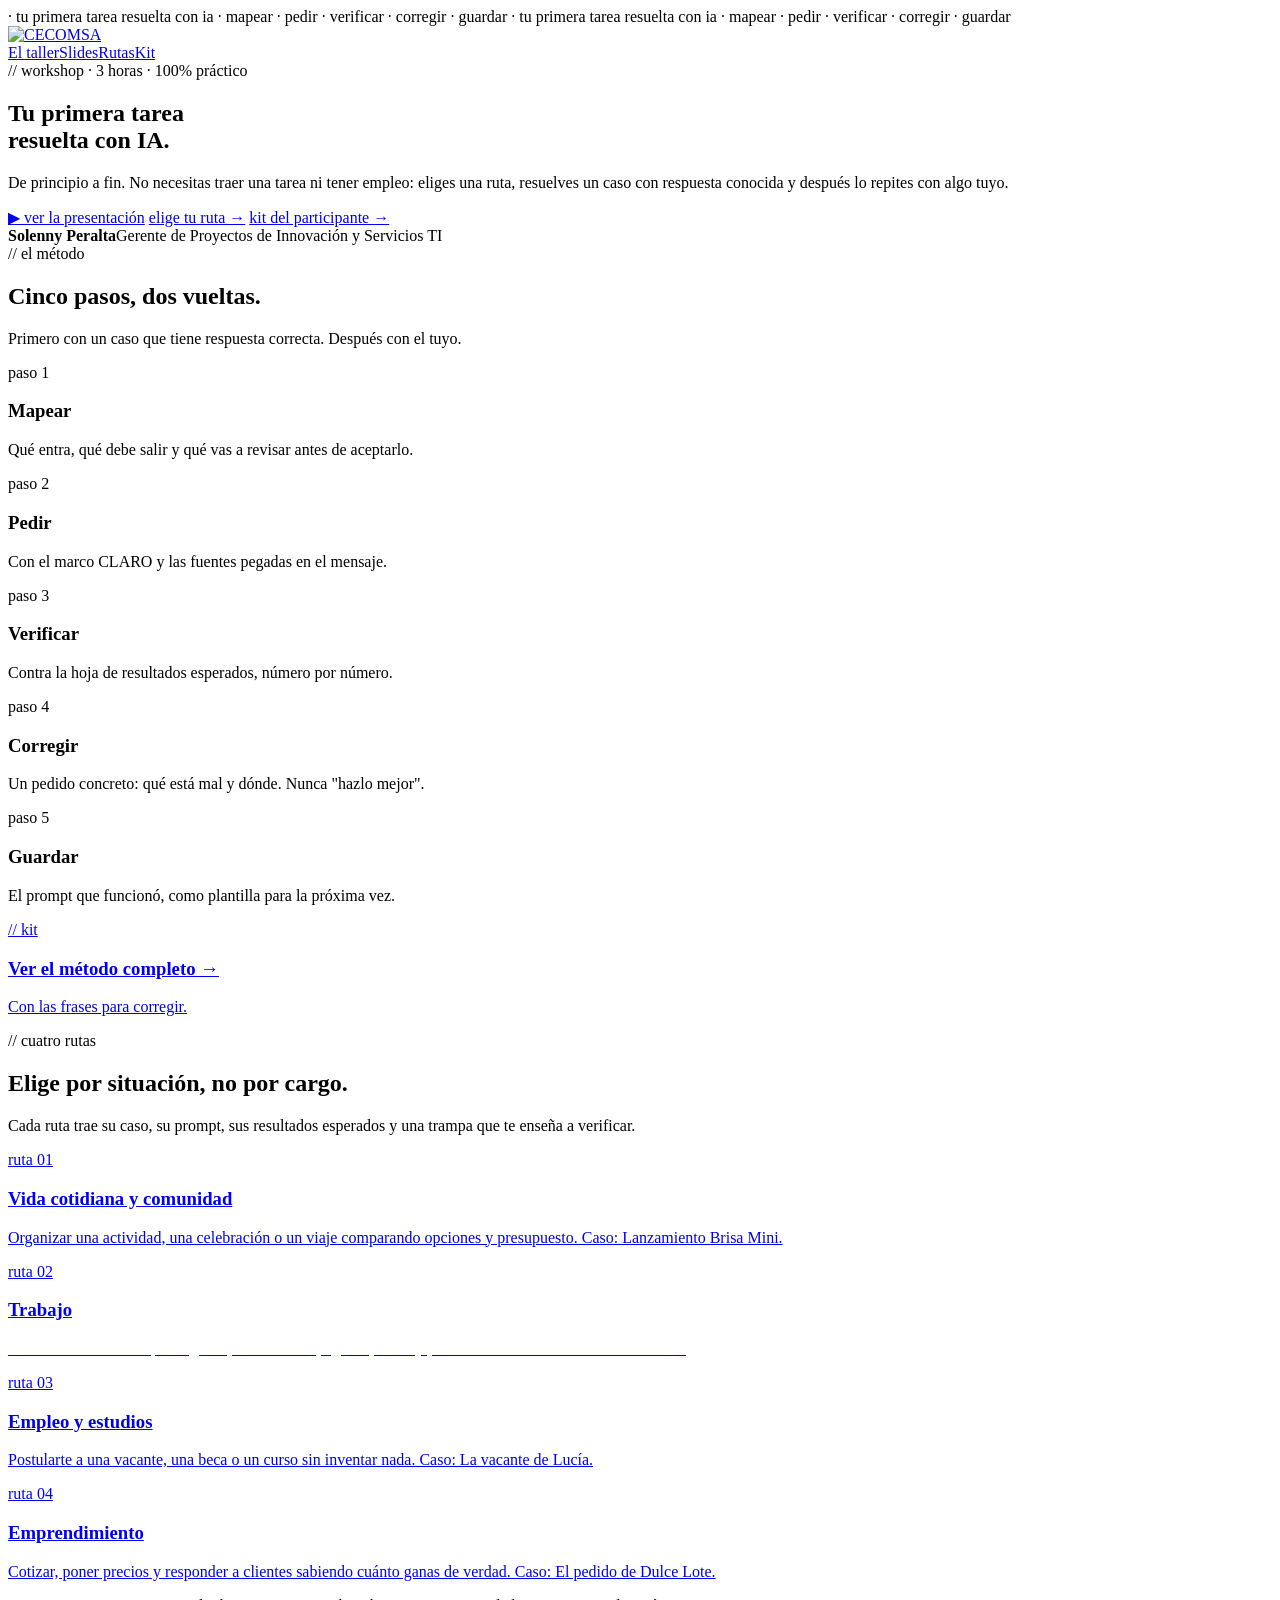
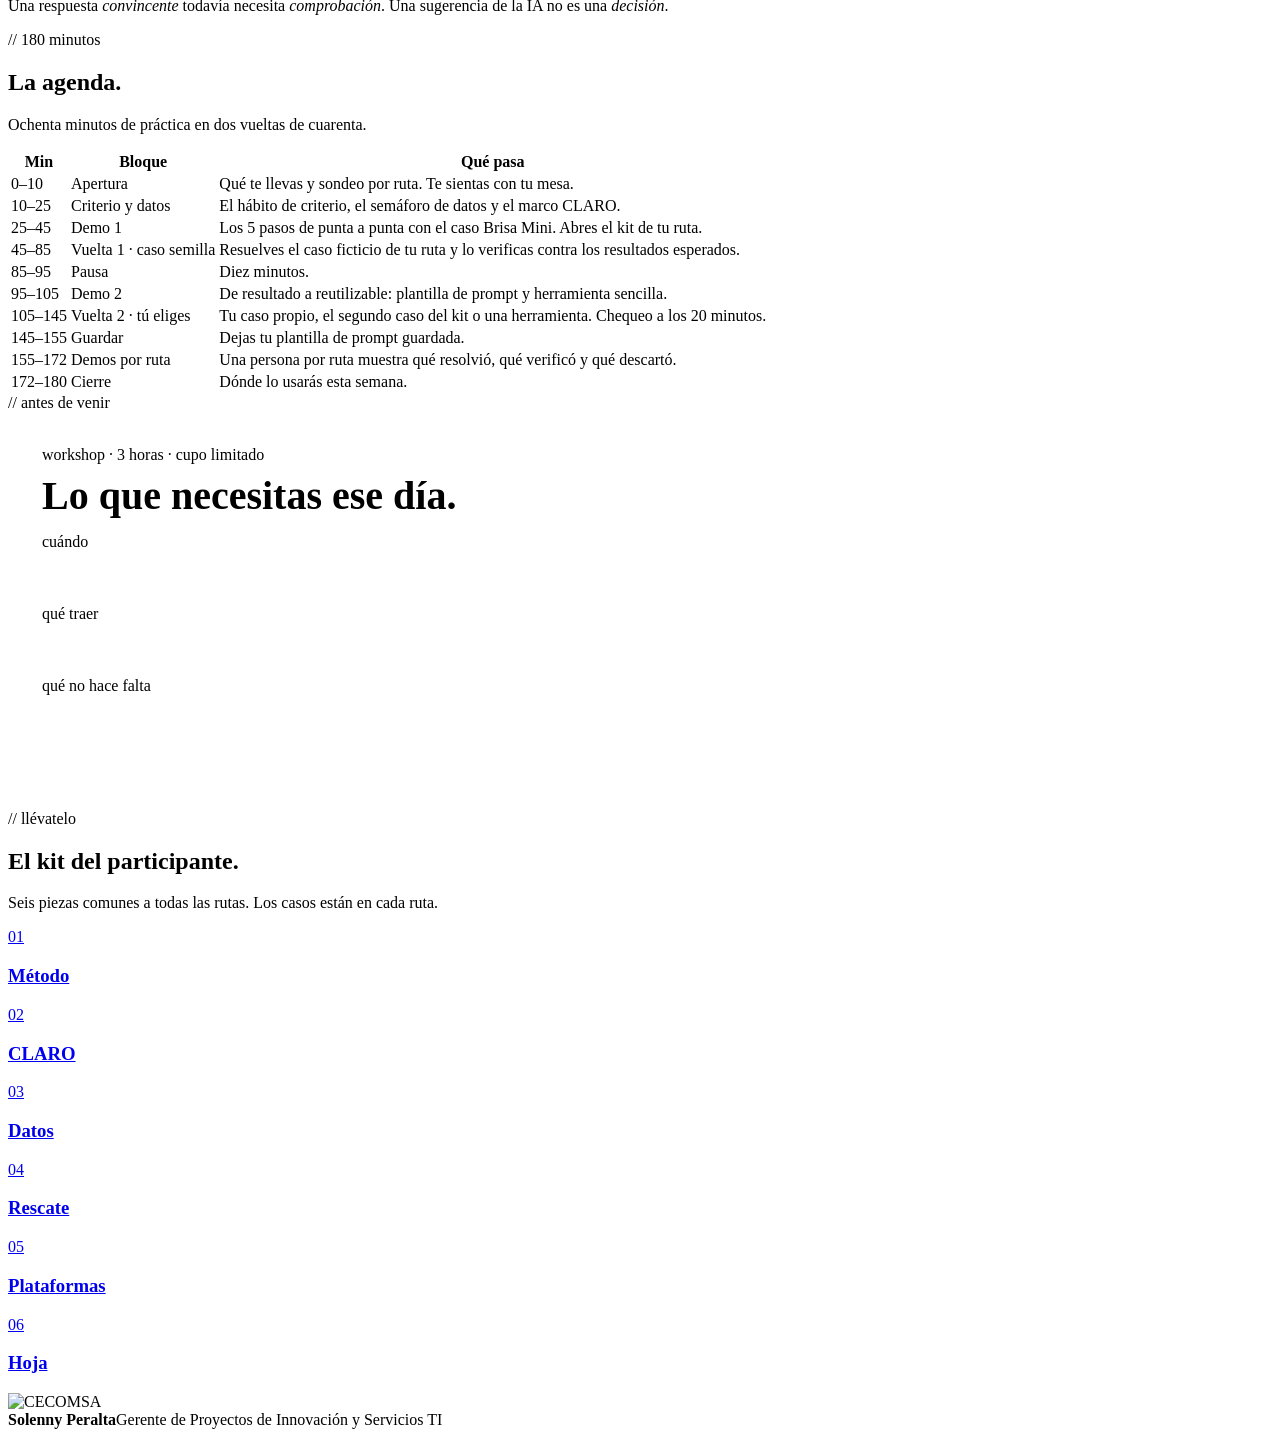
==== index.html @ 555b22e9 "Sitio del taller v2 (borrador): landing, presentación y README" ====
<!DOCTYPE html>
<html lang="es">
<head>
<meta charset="UTF-8">
<meta name="viewport" content="width=device-width, initial-scale=1.0">
<title>Tu primera tarea resuelta con IA · Workshop</title>
<meta name="description" content="Taller práctico de 3 horas: eliges una ruta, resuelves un caso con IA de principio a fin y lo repites con algo tuyo.">
<link rel="icon" href="assets/logo-cecomsa-color.png">
<link rel="preconnect" href="https://fonts.googleapis.com"><link rel="preconnect" href="https://fonts.gstatic.com" crossorigin><link href="https://fonts.googleapis.com/css2?family=Space+Grotesk:wght@500;600;700&family=Inter:wght@400;500;600;700&family=JetBrains+Mono:wght@400;500;700&display=swap" rel="stylesheet">
<link rel="stylesheet" href="assets/site.css">
<link rel="stylesheet" href="assets/taller.css">
</head>
<body>
<div class="marq" aria-hidden="true"><div class="marq-track"><span>· tu primera tarea resuelta con ia · mapear · pedir · verificar · corregir · guardar </span><span>· tu primera tarea resuelta con ia · mapear · pedir · verificar · corregir · guardar </span></div></div>
<header class="top"><div class="wrap">
  <a href="index.html"><img src="assets/logo-cecomsa-color.png" alt="CECOMSA"></a>
  <nav><a href="index.html" class="on">El taller</a><a href="presentacion.html">Slides</a><a href="rutas/index.html">Rutas</a><a href="kit/index.html">Kit</a></nav>
</div></header>

<main>
<section class="hero azul"><div class="wrap">
  <div class="tag">// workshop · 3 horas · 100% práctico</div>
  <h1>Tu primera tarea<br>resuelta con <span class="hl">IA</span>.</h1>
  <p>De principio a fin. No necesitas traer una tarea ni tener empleo: eliges una ruta, resuelves un caso con respuesta conocida y después lo repites con algo tuyo.</p>
  <div class="meta">
    <a class="chip p" href="presentacion.html">▶ ver la presentación</a>
    <a class="chip" href="rutas/index.html">elige tu ruta →</a>
    <a class="chip" href="kit/index.html">kit del participante →</a>
  </div>
  <div class="firma"><b>Solenny Peralta</b><span>Gerente de Proyectos de Innovación y Servicios TI</span></div>
</div></section><section class="sec"><div class="wrap">
  <div class="eyebrow">// el método</div>
  <h2>Cinco pasos, dos vueltas.</h2>
  <p class="lead">Primero con un caso que tiene respuesta correcta. Después con el tuyo.</p>
<div class="grid g3"><div class="box"><span class="n">paso 1</span><h3>Mapear</h3><p>Qué entra, qué debe salir y qué vas a revisar antes de aceptarlo.</p></div><div class="box"><span class="n">paso 2</span><h3>Pedir</h3><p>Con el marco CLARO y las fuentes pegadas en el mensaje.</p></div><div class="box"><span class="n">paso 3</span><h3>Verificar</h3><p>Contra la hoja de resultados esperados, número por número.</p></div><div class="box"><span class="n">paso 4</span><h3>Corregir</h3><p>Un pedido concreto: qué está mal y dónde. Nunca "hazlo mejor".</p></div><div class="box"><span class="n">paso 5</span><h3>Guardar</h3><p>El prompt que funcionó, como plantilla para la próxima vez.</p></div><a class="box azul" href="kit/metodo.html"><span class="n">// kit</span><h3>Ver el método completo →</h3><p>Con las frases para corregir.</p></a></div>
</div></section><section class="sec" id="rutas"><div class="wrap">
  <div class="eyebrow">// cuatro rutas</div>
  <h2>Elige por situación, no por cargo.</h2>
  <p class="lead">Cada ruta trae su caso, su prompt, sus resultados esperados y una trampa que te enseña a verificar.</p>
<div class="grid g2"><a class="box" href="rutas/vida.html"><span class="n">ruta 01</span><h3>Vida cotidiana y comunidad</h3><p>Organizar una actividad, una celebración o un viaje comparando opciones y presupuesto. Caso: Lanzamiento Brisa Mini.</p></a><a class="box negro" href="rutas/trabajo.html"><span class="n">ruta 02</span><h3>Trabajo</h3><p style="color:rgba(255,255,255,.85)">Ordenar información que llega dispersa: correos, agenda, notas y pendientes. Caso: Resumen de mi lunes.</p></a><a class="box" href="rutas/empleo.html"><span class="n">ruta 03</span><h3>Empleo y estudios</h3><p>Postularte a una vacante, una beca o un curso sin inventar nada. Caso: La vacante de Lucía.</p></a><a class="box" href="rutas/emprendimiento.html"><span class="n">ruta 04</span><h3>Emprendimiento</h3><p>Cotizar, poner precios y responder a clientes sabiendo cuánto ganas de verdad. Caso: El pedido de Dulce Lote.</p></a></div>
</div></section><section class="band"><div class="wrap"><p class="quote">Una respuesta <em>convincente</em> todavía necesita <em>comprobación</em>. Una sugerencia de la IA no es una <em>decisión</em>.</p></div></section><section class="sec" id="agenda"><div class="wrap">
  <div class="eyebrow">// 180 minutos</div>
  <h2>La agenda.</h2>
  <p class="lead">Ochenta minutos de práctica en dos vueltas de cuarenta.</p>
<div class="scroll"><table class="tbl"><tr><th>Min</th><th>Bloque</th><th>Qué pasa</th></tr><tr><td>0–10</td><td>Apertura</td><td>Qué te llevas y sondeo por ruta. Te sientas con tu mesa.</td></tr><tr><td>10–25</td><td>Criterio y datos</td><td>El hábito de criterio, el semáforo de datos y el marco CLARO.</td></tr><tr><td>25–45</td><td>Demo 1</td><td>Los 5 pasos de punta a punta con el caso Brisa Mini. Abres el kit de tu ruta.</td></tr><tr><td>45–85</td><td>Vuelta 1 · caso semilla</td><td>Resuelves el caso ficticio de tu ruta y lo verificas contra los resultados esperados.</td></tr><tr><td>85–95</td><td>Pausa</td><td>Diez minutos.</td></tr><tr><td>95–105</td><td>Demo 2</td><td>De resultado a reutilizable: plantilla de prompt y herramienta sencilla.</td></tr><tr><td>105–145</td><td>Vuelta 2 · tú eliges</td><td>Tu caso propio, el segundo caso del kit o una herramienta. Chequeo a los 20 minutos.</td></tr><tr><td>145–155</td><td>Guardar</td><td>Dejas tu plantilla de prompt guardada.</td></tr><tr><td>155–172</td><td>Demos por ruta</td><td>Una persona por ruta muestra qué resolvió, qué verificó y qué descartó.</td></tr><tr><td>172–180</td><td>Cierre</td><td>Dónde lo usarás esta semana.</td></tr></table></div>
</div></section><section class="sec" id="workshop"><div class="wrap">
  <div class="eyebrow">// antes de venir</div>
<div class="box negro" style="padding:34px">
    <span class="n">workshop · 3 horas · cupo limitado</span>
    <h3 style="font-size:clamp(26px,3.6vw,40px);margin:8px 0 14px">Lo que necesitas ese día.</h3>
    <div class="grid g3" style="margin-top:14px">
      <div><span class="n">cuándo</span><p style="color:#fff;font-size:17px">Fecha por anunciar</p></div>
      <div><span class="n">qué traer</span><p style="color:#fff;font-size:17px">Laptop, navegador y una cuenta de IA: ChatGPT, Claude o Gemini. La gratuita sirve.</p></div>
      <div><span class="n">qué no hace falta</span><p style="color:#fff;font-size:17px">Saber programar, traer una tarea o datos de una empresa.</p></div>
    </div>
    <div class="meta" style="margin-top:26px">
      <a class="chip p" id="btn-inscripcion" href="#" target="_blank" rel="noopener">Inscríbete →</a>
      <span id="inscripcion-pronto" style="display:none;font-family:'JetBrains Mono',monospace;font-size:13px;color:rgba(255,255,255,.7);align-self:center">Las inscripciones abren pronto.</span>
    </div>
  </div>
<script>
  // Enlace del formulario de inscripción. Pégalo aquí y el botón se activa solo.
  var FORMS_URL = '';
  var b = document.getElementById('btn-inscripcion');
  if (FORMS_URL) { b.href = FORMS_URL; }
  else { b.style.display = 'none'; document.getElementById('inscripcion-pronto').style.display = ''; }
</script>
</div></section><section class="sec" id="kit"><div class="wrap">
  <div class="eyebrow">// llévatelo</div>
  <h2>El kit del participante.</h2>
  <p class="lead">Seis piezas comunes a todas las rutas. Los casos están en cada ruta.</p>
<div class="grid g3"><a class="box" href="kit/metodo.html"><span class="n">01</span><h3>Método</h3></a><a class="box" href="kit/claro.html"><span class="n">02</span><h3>CLARO</h3></a><a class="box" href="kit/datos.html"><span class="n">03</span><h3>Datos</h3></a><a class="box" href="kit/recuperacion.html"><span class="n">04</span><h3>Rescate</h3></a><a class="box" href="kit/plataformas.html"><span class="n">05</span><h3>Plataformas</h3></a><a class="box" href="kit/hoja.html"><span class="n">06</span><h3>Hoja</h3></a></div>
</div></section>
</main>
<footer class="foot"><div class="wrap">
  <img src="assets/logo-cecomsa-color.png" alt="CECOMSA">
  <div class="firma"><b>Solenny Peralta</b><span>Gerente de Proyectos de Innovación y Servicios TI</span></div>
</div></footer>
<script>
document.querySelectorAll('.copy').forEach(function(b){b.addEventListener('click',function(){
  var t=b.closest('.prompt').querySelector('pre').innerText;
  navigator.clipboard.writeText(t).then(function(){var o=b.textContent;b.textContent='¡copiado!';b.classList.add('ok');setTimeout(function(){b.textContent=o;b.classList.remove('ok');},1500);});
});});
</script>
</body>
</html>
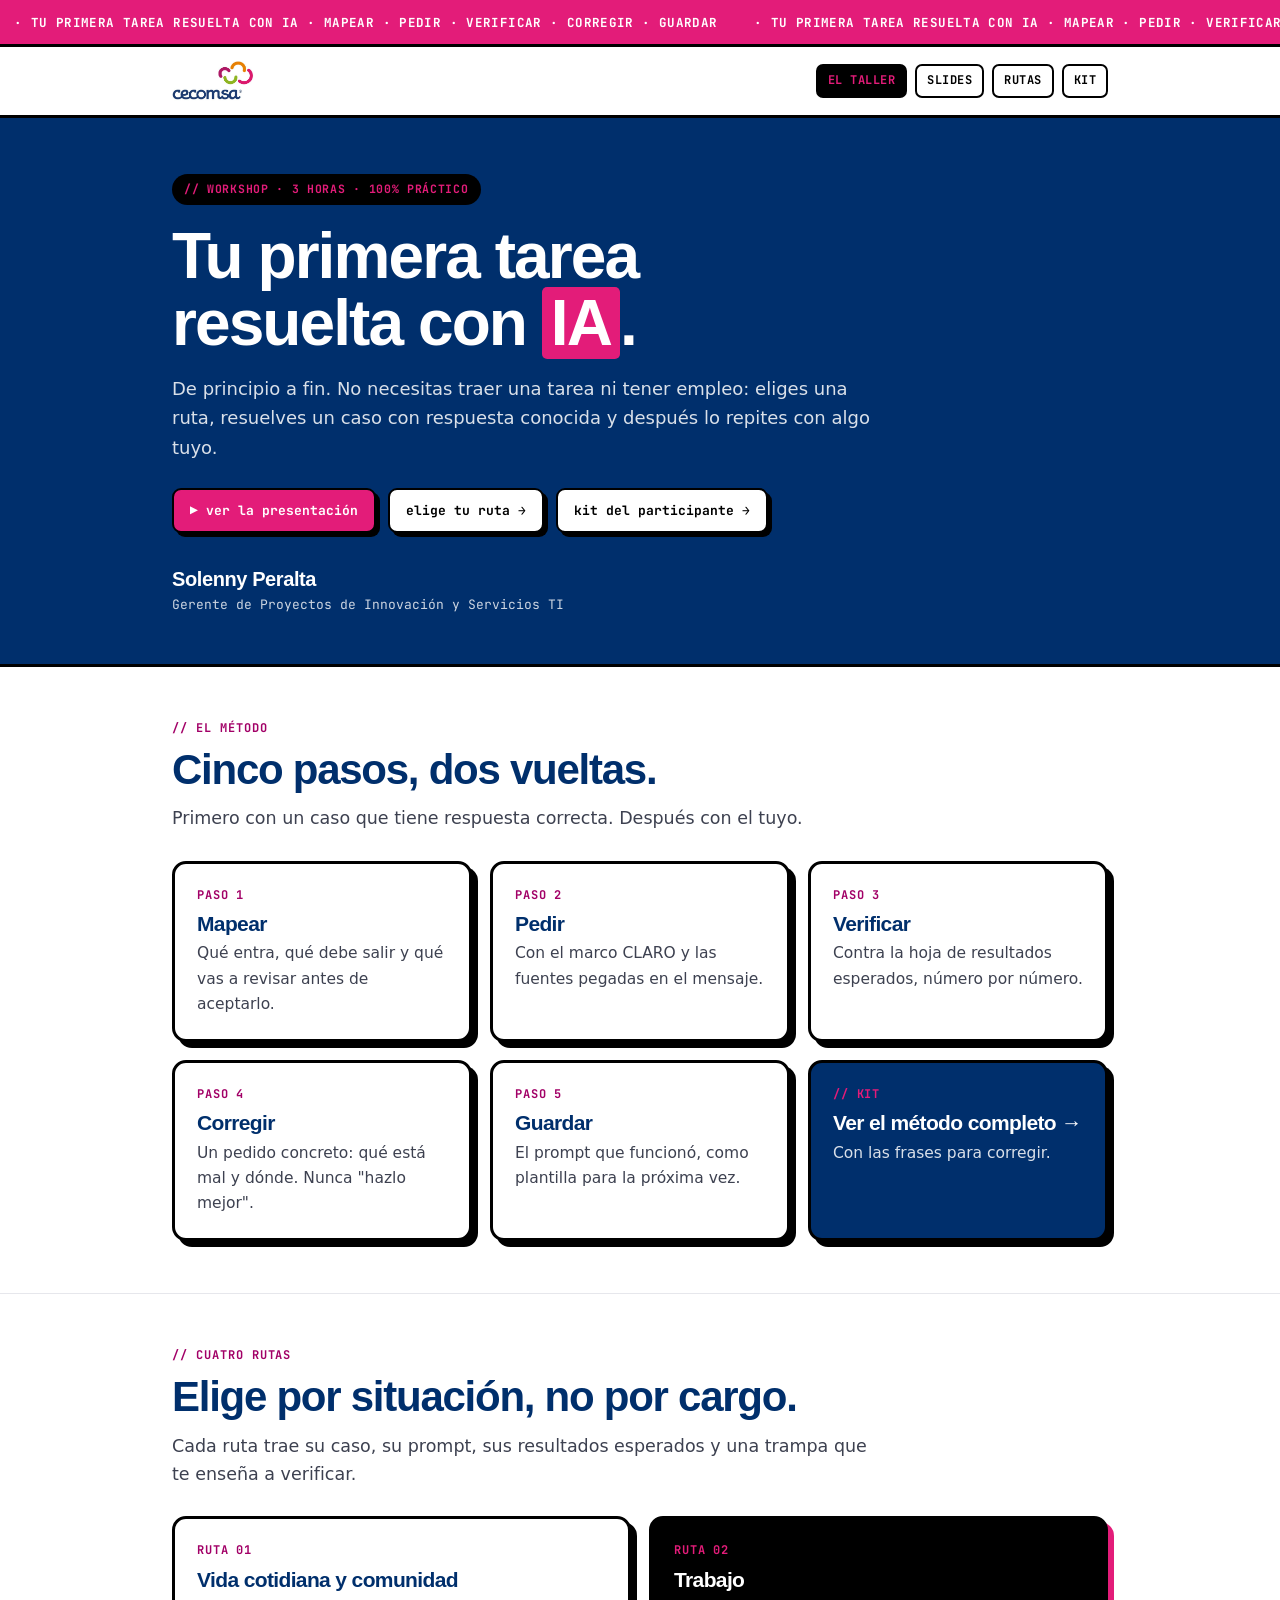
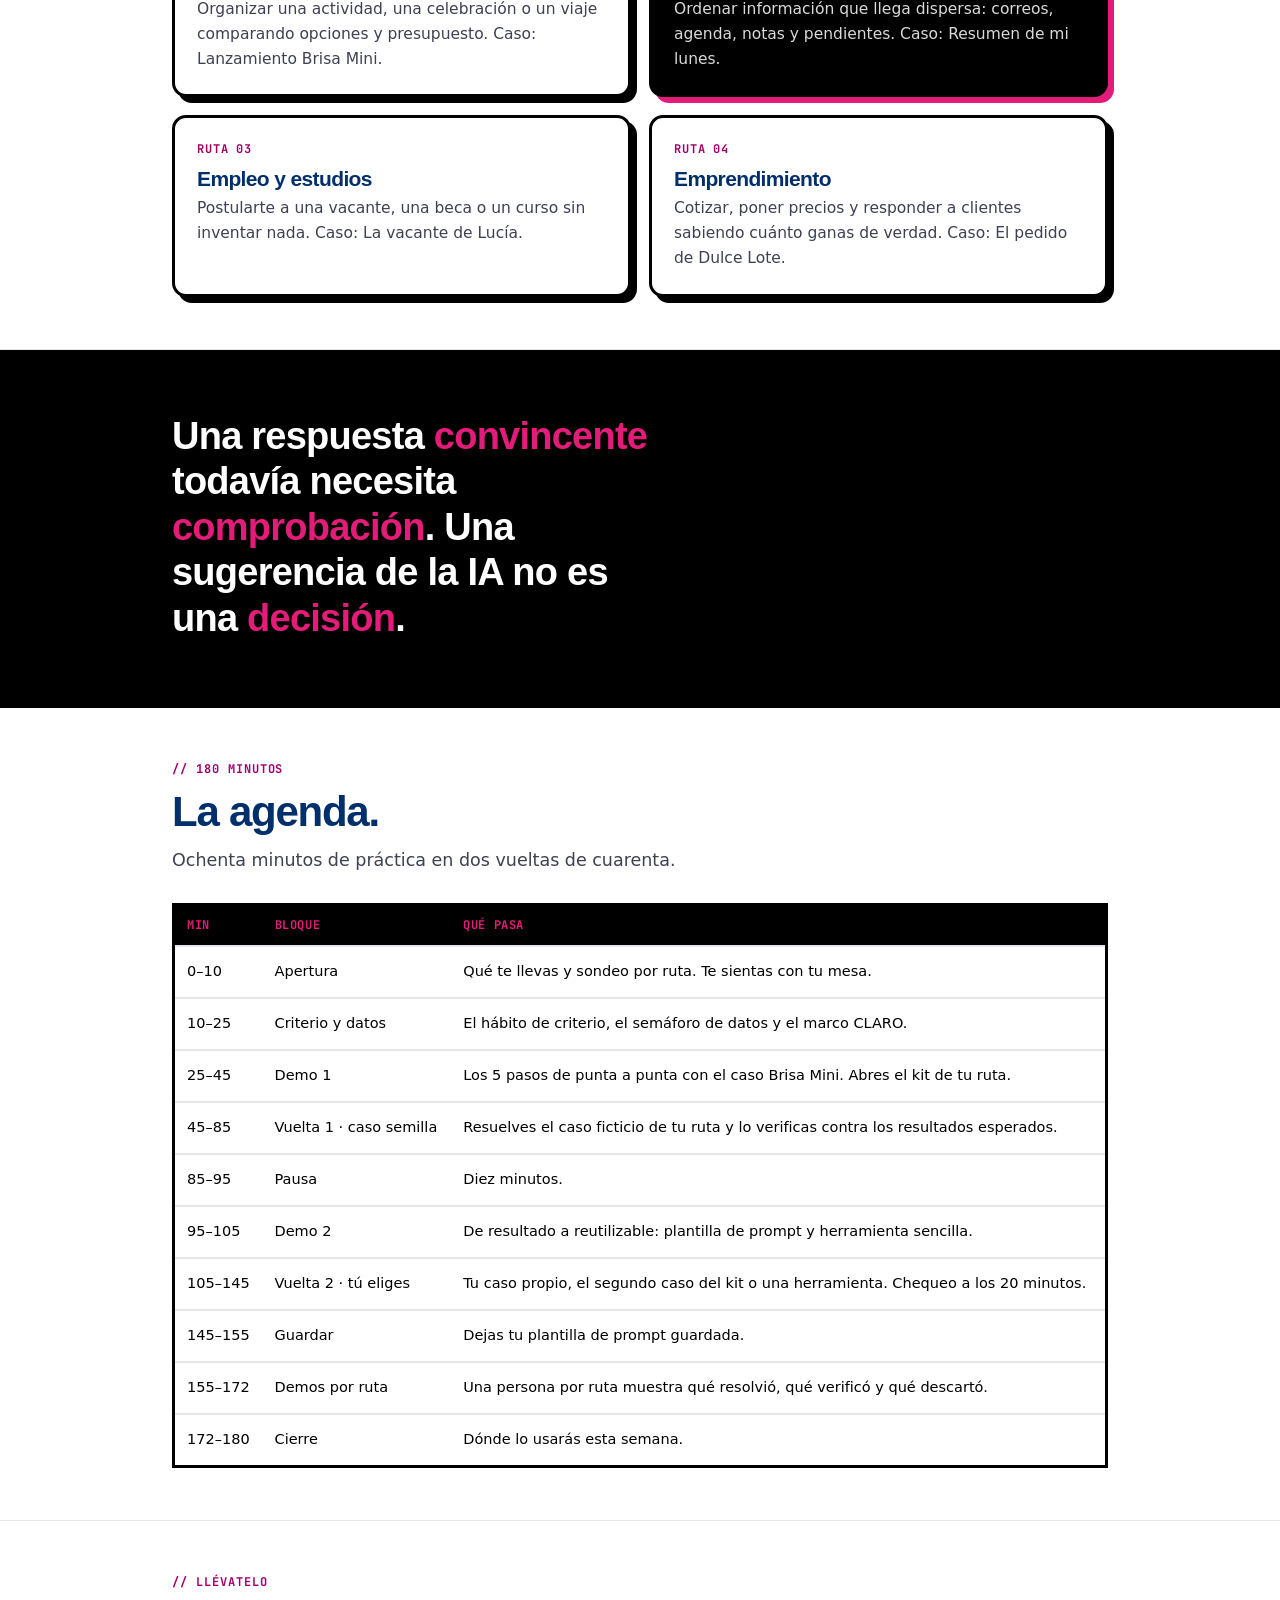
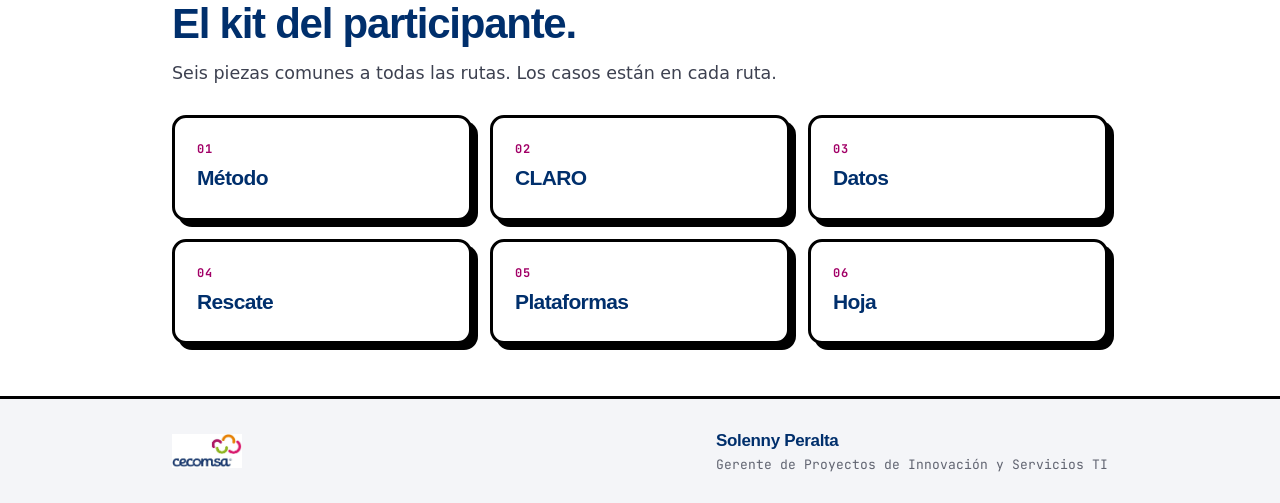
==== commit 14cdd496: "Quitar la sección «antes de venir» de la página principal emoved workshop section and related script" ====
--- a/index.html
+++ b/index.html
@@ -43,28 +43,6 @@
   <h2>La agenda.</h2>
   <p class="lead">Ochenta minutos de práctica en dos vueltas de cuarenta.</p>
 <div class="scroll"><table class="tbl"><tr><th>Min</th><th>Bloque</th><th>Qué pasa</th></tr><tr><td>0–10</td><td>Apertura</td><td>Qué te llevas y sondeo por ruta. Te sientas con tu mesa.</td></tr><tr><td>10–25</td><td>Criterio y datos</td><td>El hábito de criterio, el semáforo de datos y el marco CLARO.</td></tr><tr><td>25–45</td><td>Demo 1</td><td>Los 5 pasos de punta a punta con el caso Brisa Mini. Abres el kit de tu ruta.</td></tr><tr><td>45–85</td><td>Vuelta 1 · caso semilla</td><td>Resuelves el caso ficticio de tu ruta y lo verificas contra los resultados esperados.</td></tr><tr><td>85–95</td><td>Pausa</td><td>Diez minutos.</td></tr><tr><td>95–105</td><td>Demo 2</td><td>De resultado a reutilizable: plantilla de prompt y herramienta sencilla.</td></tr><tr><td>105–145</td><td>Vuelta 2 · tú eliges</td><td>Tu caso propio, el segundo caso del kit o una herramienta. Chequeo a los 20 minutos.</td></tr><tr><td>145–155</td><td>Guardar</td><td>Dejas tu plantilla de prompt guardada.</td></tr><tr><td>155–172</td><td>Demos por ruta</td><td>Una persona por ruta muestra qué resolvió, qué verificó y qué descartó.</td></tr><tr><td>172–180</td><td>Cierre</td><td>Dónde lo usarás esta semana.</td></tr></table></div>
-</div></section><section class="sec" id="workshop"><div class="wrap">
-  <div class="eyebrow">// antes de venir</div>
-<div class="box negro" style="padding:34px">
-    <span class="n">workshop · 3 horas · cupo limitado</span>
-    <h3 style="font-size:clamp(26px,3.6vw,40px);margin:8px 0 14px">Lo que necesitas ese día.</h3>
-    <div class="grid g3" style="margin-top:14px">
-      <div><span class="n">cuándo</span><p style="color:#fff;font-size:17px">Fecha por anunciar</p></div>
-      <div><span class="n">qué traer</span><p style="color:#fff;font-size:17px">Laptop, navegador y una cuenta de IA: ChatGPT, Claude o Gemini. La gratuita sirve.</p></div>
-      <div><span class="n">qué no hace falta</span><p style="color:#fff;font-size:17px">Saber programar, traer una tarea o datos de una empresa.</p></div>
-    </div>
-    <div class="meta" style="margin-top:26px">
-      <a class="chip p" id="btn-inscripcion" href="#" target="_blank" rel="noopener">Inscríbete →</a>
-      <span id="inscripcion-pronto" style="display:none;font-family:'JetBrains Mono',monospace;font-size:13px;color:rgba(255,255,255,.7);align-self:center">Las inscripciones abren pronto.</span>
-    </div>
-  </div>
-<script>
-  // Enlace del formulario de inscripción. Pégalo aquí y el botón se activa solo.
-  var FORMS_URL = '';
-  var b = document.getElementById('btn-inscripcion');
-  if (FORMS_URL) { b.href = FORMS_URL; }
-  else { b.style.display = 'none'; document.getElementById('inscripcion-pronto').style.display = ''; }
-</script>
 </div></section><section class="sec" id="kit"><div class="wrap">
   <div class="eyebrow">// llévatelo</div>
   <h2>El kit del participante.</h2>
--- a/assets/site.css
+++ b/assets/site.css
@@ -0,0 +1,190 @@
+/* Estilo de la landing y del kit: tech / mono con la paleta CECOMSA. */
+:root{
+  --azul:#002F6C; --mag:#A20067; --rosa:#E31C79; --blanco:#FFFFFF; --negro:#000000;
+  --ink:#000000; --ink2:#3d4150; --muted:#6b7080; --line:#e6e7ec; --soft:#f4f5f8;
+  --maxw:980px;
+}
+*,*::before,*::after{box-sizing:border-box;margin:0;padding:0;}
+html{scroll-behavior:smooth;}
+body{background:var(--blanco);color:var(--ink);font-family:'Inter',system-ui,sans-serif;font-size:16px;line-height:1.62;-webkit-font-smoothing:antialiased;}
+a{color:var(--mag);text-decoration:none;}
+a:hover{color:var(--rosa);}
+h1,h2,h3,h4{font-family:'Space Grotesk',sans-serif;font-weight:700;letter-spacing:-.03em;line-height:1.06;color:var(--azul);}
+:focus-visible{outline:3px solid var(--rosa);outline-offset:3px;}
+@media (prefers-reduced-motion:reduce){*{animation:none!important;transition:none!important;scroll-behavior:auto!important;}}
+.wrap{max-width:var(--maxw);margin:0 auto;padding:0 22px;}
+.mono{font-family:'JetBrains Mono',monospace;}
+
+/* marquee */
+.marq{background:var(--rosa);border-bottom:3px solid var(--ink);overflow:hidden;white-space:nowrap;color:var(--blanco);}
+.marq-track{display:inline-block;padding:9px 0;animation:scroll 34s linear infinite;}
+.marq-track span{font-family:'JetBrains Mono',monospace;font-weight:700;font-size:12.5px;letter-spacing:.03em;text-transform:uppercase;padding:0 14px;}
+@keyframes scroll{from{transform:translateX(0);}to{transform:translateX(-50%);}}
+
+/* top */
+.top{border-bottom:3px solid var(--ink);background:var(--blanco);}
+.top .wrap{display:flex;align-items:center;justify-content:space-between;gap:16px;padding-top:14px;padding-bottom:14px;flex-wrap:wrap;}
+.top img{height:40px;display:block;}
+.top nav{display:flex;gap:8px;flex-wrap:wrap;}
+.top nav a{font-family:'JetBrains Mono',monospace;font-size:12px;font-weight:700;text-transform:uppercase;letter-spacing:.04em;border:2px solid var(--ink);border-radius:7px;padding:5px 10px;color:var(--ink);background:var(--blanco);}
+.top nav a:hover,.top nav a.on{background:var(--negro);color:var(--rosa);}
+
+/* hero */
+.hero{padding:56px 0 48px;border-bottom:3px solid var(--ink);}
+.hero.azul{background:var(--azul);color:var(--blanco);}
+.hero.azul h1{color:var(--blanco);}
+.hero.azul p{color:rgba(255,255,255,.85);}
+.tag{display:inline-flex;align-items:center;gap:8px;font-family:'JetBrains Mono',monospace;font-size:11.5px;font-weight:700;text-transform:uppercase;letter-spacing:.06em;background:var(--negro);color:var(--rosa);padding:6px 12px;border-radius:30px;margin-bottom:18px;}
+.hero h1{font-size:clamp(36px,6.4vw,64px);margin-bottom:16px;}
+.hero p{font-size:18px;color:var(--ink2);max-width:62ch;}
+.hl{background:var(--rosa);color:var(--blanco);padding:0 .14em;border-radius:.08em;}
+.meta{display:flex;flex-wrap:wrap;gap:12px;margin-top:26px;}
+.chip{font-family:'JetBrains Mono',monospace;font-size:13px;font-weight:700;border:2px solid var(--ink);border-radius:9px;padding:10px 16px;background:var(--blanco);color:var(--ink);box-shadow:4px 4px 0 var(--ink);display:inline-block;transition:transform .12s,box-shadow .12s;}
+.chip:hover{transform:translate(-2px,-2px);box-shadow:6px 6px 0 var(--ink);color:var(--ink);}
+.chip.p{background:var(--rosa);color:var(--blanco);}
+.chip.b{background:var(--azul);color:var(--blanco);}
+.chip.n{background:var(--negro);color:var(--rosa);}
+.hero.azul .chip{box-shadow:4px 4px 0 var(--negro);border-color:var(--negro);}
+.firma{margin-top:30px;font-family:'JetBrains Mono',monospace;font-size:13px;line-height:1.6;}
+.firma b{display:block;font-family:'Space Grotesk',sans-serif;font-size:20px;letter-spacing:-.02em;}
+.firma span{opacity:.8;}
+
+/* tabs del kit */
+.tabs{border-bottom:3px solid var(--ink);background:var(--soft);position:sticky;top:0;z-index:40;}
+.tabs .wrap{display:flex;gap:6px;overflow-x:auto;padding-top:12px;padding-bottom:0;scrollbar-width:none;}
+.tabs a{flex:none;font-family:'JetBrains Mono',monospace;font-size:12.5px;font-weight:700;letter-spacing:.02em;color:var(--ink);background:var(--blanco);border:2px solid var(--ink);border-bottom:none;border-radius:9px 9px 0 0;padding:8px 13px;margin-bottom:-3px;}
+.tabs a .k{color:var(--mag);margin-right:6px;}
+.tabs a:hover{background:var(--blanco);color:var(--mag);}
+.tabs a.on{background:var(--negro);color:var(--rosa);border-color:var(--negro);}
+.tabs a.on .k{color:var(--blanco);}
+
+/* secciones */
+.sec{padding:52px 0;border-bottom:1px solid var(--line);}
+.sec:last-of-type{border-bottom:none;}
+.eyebrow{font-family:'JetBrains Mono',monospace;font-size:12px;font-weight:700;text-transform:uppercase;letter-spacing:.08em;color:var(--mag);margin-bottom:10px;}
+.sec h2{font-size:clamp(28px,4.2vw,42px);margin-bottom:12px;}
+.lead{font-size:17.5px;color:var(--ink2);max-width:64ch;margin-bottom:28px;}
+.pagehead{display:flex;justify-content:space-between;align-items:flex-start;gap:20px;flex-wrap:wrap;margin-bottom:14px;}
+
+/* tarjetas */
+.grid{display:grid;gap:18px;}
+.g2{grid-template-columns:1fr 1fr;} .g3{grid-template-columns:repeat(3,1fr);} .g4{grid-template-columns:repeat(4,1fr);}
+.box{border:3px solid var(--ink);border-radius:14px;padding:22px;background:var(--blanco);box-shadow:6px 6px 0 var(--ink);}
+.box.soft{background:var(--soft);}
+.box.azul{background:var(--azul);color:var(--blanco);} .box.azul h3,.box.azul h4{color:var(--blanco);} .box.azul p{color:rgba(255,255,255,.85);}
+.box.negro{background:var(--negro);color:var(--blanco);box-shadow:6px 6px 0 var(--rosa);} .box.negro h3{color:var(--blanco);}
+.box.rosa{background:var(--rosa);color:var(--blanco);} .box.rosa h3{color:var(--blanco);}
+.box .n{font-family:'JetBrains Mono',monospace;font-size:12px;font-weight:700;text-transform:uppercase;letter-spacing:.07em;color:var(--mag);display:block;margin-bottom:8px;}
+.box.azul .n,.box.negro .n{color:var(--rosa);} .box.rosa .n{color:var(--negro);}
+.box h3{font-size:21px;margin-bottom:6px;}
+.box p{color:var(--ink2);font-size:15.5px;}
+a.box{display:block;color:inherit;transition:transform .12s,box-shadow .12s;}
+a.box:hover{transform:translate(-3px,-3px);box-shadow:9px 9px 0 var(--ink);}
+a.box.negro:hover{box-shadow:9px 9px 0 var(--rosa);}
+
+/* glosario */
+.gl{display:grid;grid-template-columns:1fr 1fr;gap:0;border:3px solid var(--ink);border-radius:14px;overflow:hidden;box-shadow:6px 6px 0 var(--ink);}
+.gl-row{padding:16px 18px;border-bottom:2px solid var(--line);border-right:2px solid var(--line);}
+.gl-t{font-family:'JetBrains Mono',monospace;font-weight:700;color:var(--mag);font-size:15px;}
+.gl-d{color:var(--ink2);font-size:15px;margin-top:3px;}
+.gl-e{font-family:'JetBrains Mono',monospace;color:var(--muted);font-size:12.5px;margin-top:4px;}
+
+/* plantilla */
+.field{border:3px solid var(--ink);border-radius:12px;background:var(--blanco);margin-bottom:14px;overflow:hidden;}
+.field .fh{display:flex;align-items:baseline;gap:12px;padding:10px 14px;background:var(--soft);border-bottom:2px solid var(--ink);}
+.field .fh b{font-family:'JetBrains Mono',monospace;font-size:13px;color:var(--rosa);background:var(--negro);padding:2px 8px;border-radius:6px;}
+.field .fh span{font-family:'Space Grotesk',sans-serif;font-weight:700;color:var(--azul);font-size:17px;}
+.field .fh small{color:var(--muted);font-size:13.5px;margin-left:auto;}
+.field textarea{display:block;width:100%;min-height:74px;border:0;padding:12px 14px;font:inherit;font-size:15px;resize:vertical;}
+.field textarea:focus{outline:none;background:#fff5fa;}
+
+/* bloques de código y prompts */
+pre{background:var(--negro);color:#f4f4f6;border-radius:10px;padding:16px 18px;overflow-x:auto;font-family:'JetBrains Mono',monospace;font-size:13.5px;line-height:1.65;white-space:pre-wrap;}
+pre i{font-style:normal;color:var(--rosa);font-weight:700;}
+.prompt{border:3px solid var(--ink);border-radius:12px;box-shadow:5px 5px 0 var(--ink);margin-bottom:22px;overflow:hidden;background:var(--blanco);break-inside:avoid;}
+.prompt-head{display:flex;align-items:center;gap:12px;padding:11px 14px;border-bottom:3px solid var(--ink);background:var(--soft);}
+.prompt-n{font-family:'JetBrains Mono',monospace;font-weight:700;font-size:11.5px;text-transform:uppercase;letter-spacing:.06em;background:var(--negro);color:var(--rosa);padding:4px 9px;border-radius:6px;flex:none;}
+.prompt-t{font-family:'Space Grotesk',sans-serif;font-weight:700;font-size:17px;margin-right:auto;color:var(--azul);}
+.copy{font-family:'JetBrains Mono',monospace;font-size:11.5px;font-weight:700;text-transform:uppercase;letter-spacing:.04em;border:2px solid var(--ink);background:var(--blanco);color:var(--ink);padding:5px 11px;border-radius:7px;cursor:pointer;flex:none;}
+.copy:hover{background:var(--negro);color:var(--rosa);}
+.copy.ok{background:var(--rosa);color:var(--blanco);border-color:var(--rosa);}
+.prompt pre{border-radius:0;margin:0;}
+.filter{display:flex;gap:8px;flex-wrap:wrap;margin-bottom:24px;}
+.filter button{font-family:'JetBrains Mono',monospace;font-size:12px;font-weight:700;text-transform:uppercase;border:2px solid var(--ink);background:var(--blanco);border-radius:7px;padding:5px 10px;cursor:pointer;}
+.filter button.on,.filter button:hover{background:var(--negro);color:var(--rosa);}
+
+/* tabla */
+.scroll{overflow-x:auto;}
+.tbl{width:100%;border-collapse:collapse;border:3px solid var(--ink);box-shadow:6px 6px 0 var(--ink);background:var(--blanco);font-size:14.5px;}
+.tbl th{background:var(--negro);color:var(--rosa);font-family:'JetBrains Mono',monospace;font-size:12px;text-transform:uppercase;letter-spacing:.05em;text-align:left;padding:10px 12px;}
+.tbl td{padding:12px;border-top:2px solid var(--line);height:52px;}
+.tbl tr.ex td{background:var(--soft);font-style:italic;color:var(--ink2);}
+
+/* checklist */
+ul.check{list-style:none;}
+ul.check li{position:relative;padding-left:34px;margin-bottom:12px;font-size:16px;}
+ul.check li::before{content:"";position:absolute;left:0;top:3px;width:20px;height:20px;border:3px solid var(--rosa);border-radius:5px;}
+.box.azul ul.check li::before,.box.negro ul.check li::before{border-color:var(--rosa);}
+
+/* frases */
+.phr{border:3px solid var(--ink);border-radius:12px;padding:14px 16px;background:var(--blanco);margin-bottom:12px;}
+.phr b{display:block;font-family:'JetBrains Mono',monospace;font-size:11.5px;text-transform:uppercase;letter-spacing:.08em;color:var(--mag);margin-bottom:4px;}
+.phr q{font-size:16.5px;quotes:"“" "”";}
+.phr small{display:block;color:var(--muted);font-size:13.5px;margin-top:4px;}
+
+/* reto */
+.days{display:grid;grid-template-columns:repeat(7,1fr);gap:12px;}
+.day{border:3px solid var(--ink);border-radius:12px;padding:16px 12px;background:var(--blanco);box-shadow:4px 4px 0 var(--ink);}
+.day .d{font-family:'JetBrains Mono',monospace;font-size:12px;font-weight:700;color:var(--mag);text-transform:uppercase;}
+.day h4{font-size:18px;margin:6px 0;}
+.day p{font-size:14px;color:var(--ink2);}
+.day.last{background:var(--rosa);} .day.last .d,.day.last h4,.day.last p{color:var(--blanco);}
+
+/* descargas */
+.dl{display:grid;grid-template-columns:repeat(2,1fr);gap:12px;}
+.dlc{display:flex;align-items:center;gap:14px;border:3px solid var(--ink);border-radius:12px;padding:14px 16px;background:var(--blanco);color:var(--ink);box-shadow:4px 4px 0 var(--ink);transition:transform .12s,box-shadow .12s;}
+.dlc:hover{transform:translate(-2px,-2px);box-shadow:6px 6px 0 var(--ink);color:var(--ink);}
+.dlc .ext{font-family:'JetBrains Mono',monospace;font-weight:700;font-size:12px;background:var(--negro);color:var(--rosa);padding:6px 8px;border-radius:6px;flex:none;min-width:46px;text-align:center;}
+.dlc .ext.zip{background:var(--rosa);color:var(--blanco);}
+.dlc b{display:block;font-family:'Space Grotesk',sans-serif;font-size:16px;color:var(--azul);}
+.dlc small{color:var(--muted);font-size:13px;}
+.dlc.big{grid-column:1/-1;background:var(--azul);color:var(--blanco);box-shadow:6px 6px 0 var(--rosa);border-color:var(--negro);padding:20px 22px;}
+.dlc.big b{color:var(--blanco);font-size:21px;} .dlc.big small{color:rgba(255,255,255,.8);font-size:14px;}
+
+.pager{display:flex;justify-content:space-between;gap:12px;margin-top:40px;flex-wrap:wrap;}
+
+/* footer */
+.foot{border-top:3px solid var(--ink);padding:28px 0;background:var(--soft);}
+.foot .wrap{display:flex;align-items:center;justify-content:space-between;gap:18px;flex-wrap:wrap;}
+.foot img{height:34px;display:block;}
+.foot .firma{margin-top:0;color:var(--ink2);}
+.foot .firma b{color:var(--azul);font-size:17px;}
+
+.quote{font-family:'Space Grotesk',sans-serif;font-weight:700;font-size:clamp(24px,3.4vw,38px);letter-spacing:-.02em;line-height:1.2;color:var(--blanco);max-width:24ch;}
+.quote em{font-style:normal;color:var(--rosa);}
+.band{background:var(--negro);padding:64px 0;border-bottom:3px solid var(--ink);}
+
+.print-only{display:none;}
+
+@media screen and (max-width:820px){.g2,.g3,.g4,.gl,.dl{grid-template-columns:1fr;}.grid>*{grid-column:auto!important;}.top nav a{padding:4px 8px;font-size:11px;}.days{grid-template-columns:repeat(2,1fr);}.field .fh small{display:none;}}
+
+/* impresión / PDF: limpio, sin navegación */
+@page{size:Letter;margin:14mm 14mm 16mm;}
+@media print{
+  body{font-size:12.5px;line-height:1.5;-webkit-print-color-adjust:exact;print-color-adjust:exact;}
+  .marq,.top,.tabs,.pager,.copy,.filter,.no-print,.foot{display:none!important;}
+  .print-only{display:flex!important;}
+  .hero{padding:0 0 14px;border-bottom:3px solid var(--ink);}
+  .hero h1{font-size:30px;margin-bottom:6px;}
+  .hero p{font-size:13px;}
+  .sec{padding:16px 0;}
+  .wrap{max-width:none;padding:0;}
+  .box,.prompt,.tbl,.gl,.day,.phr,.field{box-shadow:none!important;}
+  .prompt,.box,.phr,.gl-row,.field,.day{break-inside:avoid;}
+  pre{font-size:11px;line-height:1.5;}
+  .field textarea{min-height:64px;}
+  .tbl td{height:44px;}
+  .days{grid-template-columns:repeat(4,1fr);}
+}
+.print-head{align-items:center;justify-content:space-between;border-bottom:2px solid var(--ink);padding-bottom:8px;margin-bottom:14px;font-family:'JetBrains Mono',monospace;font-size:10.5px;color:var(--muted);}
+.print-head img{height:26px;}
--- a/assets/taller.css
+++ b/assets/taller.css
@@ -0,0 +1,28 @@
+/* Añadidos del taller sobre site.css */
+.pleg{border:3px solid var(--ink);border-radius:12px;background:var(--blanco);box-shadow:5px 5px 0 var(--ink);margin-bottom:16px;overflow:hidden;}
+.pleg summary{cursor:pointer;padding:14px 16px;font-family:'JetBrains Mono',monospace;font-weight:700;font-size:13.5px;text-transform:uppercase;letter-spacing:.04em;background:var(--soft);list-style:none;}
+.pleg summary::-webkit-details-marker{display:none;}
+.pleg summary::before{content:"+ ";color:var(--mag);}
+.pleg[open] summary::before{content:"– ";}
+.pleg[open] summary{border-bottom:3px solid var(--ink);}
+.pleg.rosa summary{background:var(--rosa);color:var(--blanco);}
+.pleg.rosa summary::before{color:var(--blanco);}
+.pleg-in{padding:16px;}
+.pleg-in .tbl{box-shadow:none;border-width:2px;}
+.pleg-in p{font-size:16px;line-height:1.6;}
+ul.lista{margin:8px 0 0 1.1em;}
+ul.lista li{margin-bottom:6px;font-size:15px;line-height:1.45;}
+.luz{display:inline-block;width:12px;height:12px;border-radius:50%;border:2px solid var(--ink);margin-right:8px;vertical-align:-1px;}
+.luz.v{background:#1F9D6B;} .luz.a{background:#F2A516;} .luz.r{background:#E5484D;}
+.prompt pre{max-height:420px;overflow:auto;}
+.hoja .box{margin-top:18px;}
+.hl-campo{display:flex;flex-direction:column;gap:0;margin-top:10px;font-size:14px;}
+.hl-campo b{font-family:'JetBrains Mono',monospace;font-size:11.5px;text-transform:uppercase;letter-spacing:.06em;color:var(--mag);}
+.hl-campo span{display:block;height:30px;border-bottom:2px solid var(--line);}
+button.chip{cursor:pointer;font:inherit;font-family:'JetBrains Mono',monospace;font-size:13px;font-weight:700;}
+@media print{
+  .pleg{box-shadow:none;} .pleg summary{background:none;}
+  .prompt pre{max-height:none;}
+  .hoja .box{margin-top:10px;} .hoja .salto{break-before:page;}
+  .hl-campo span{height:26px;}
+}
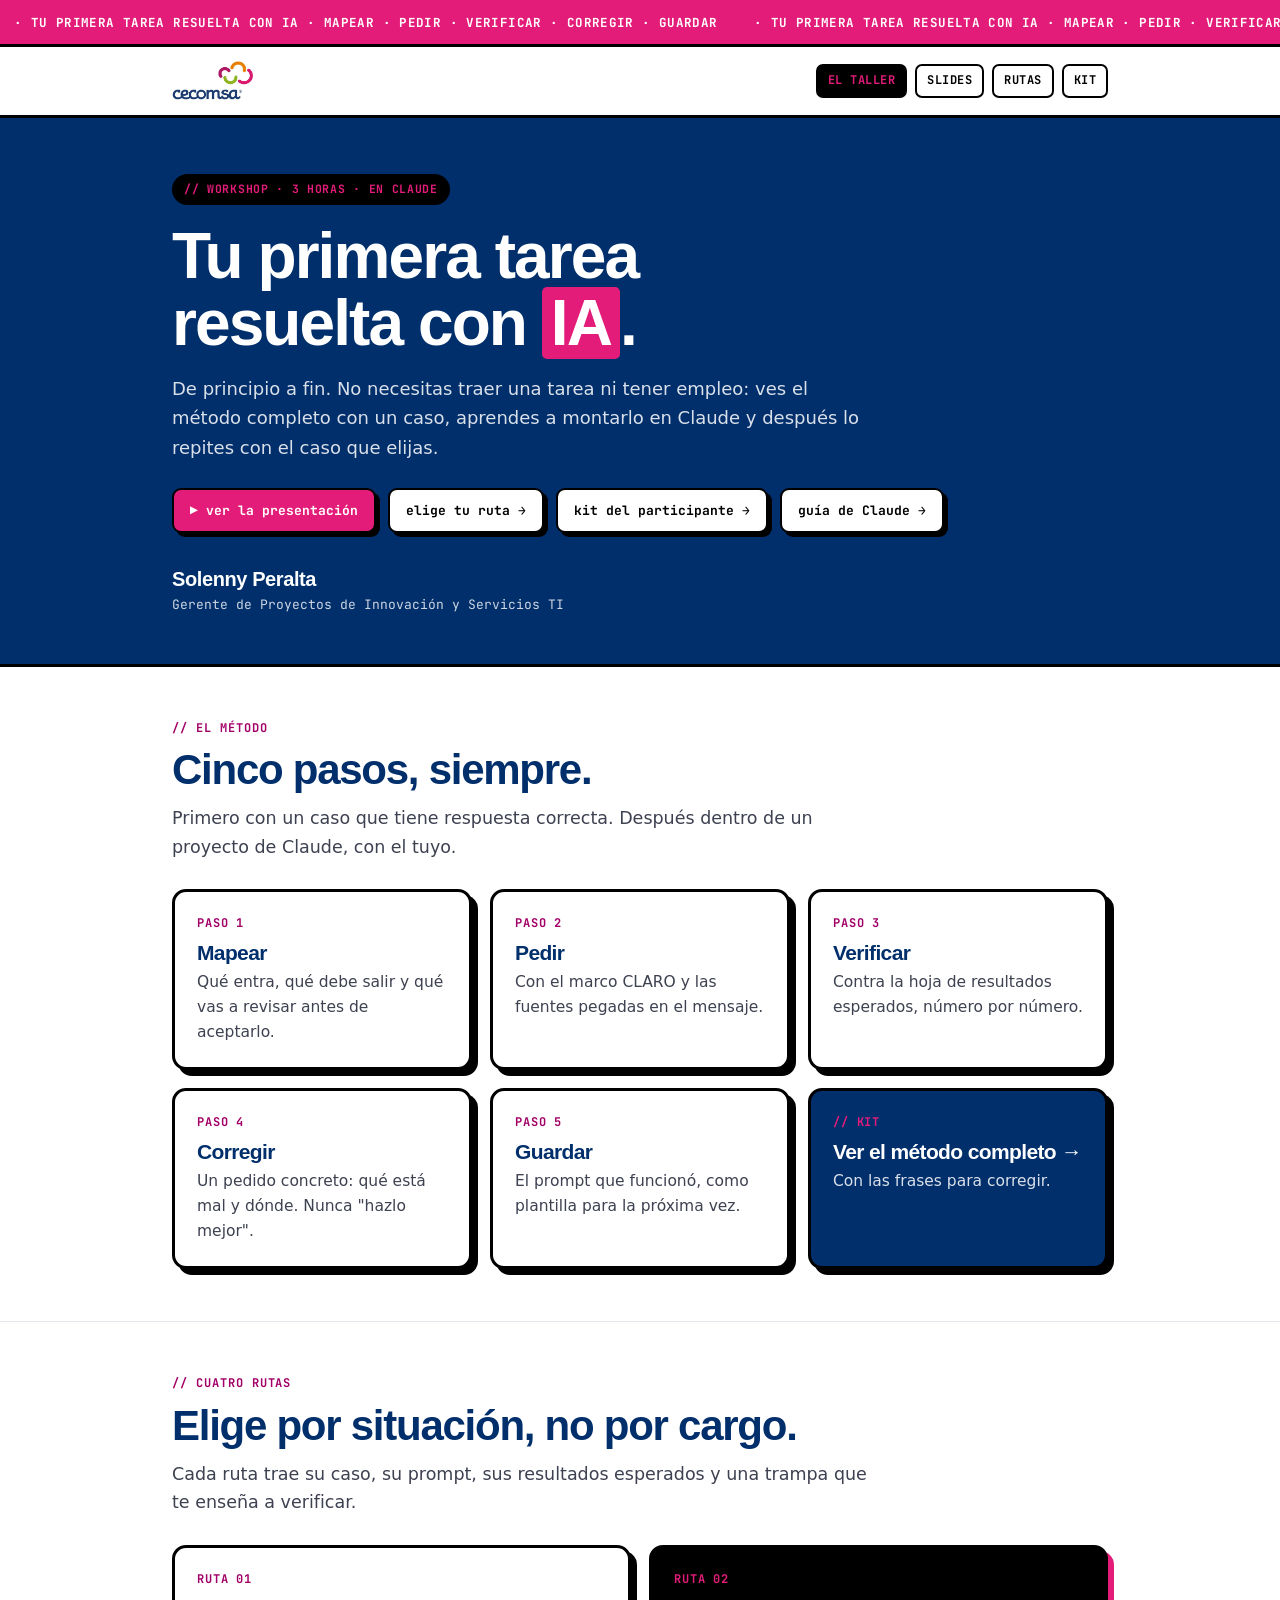
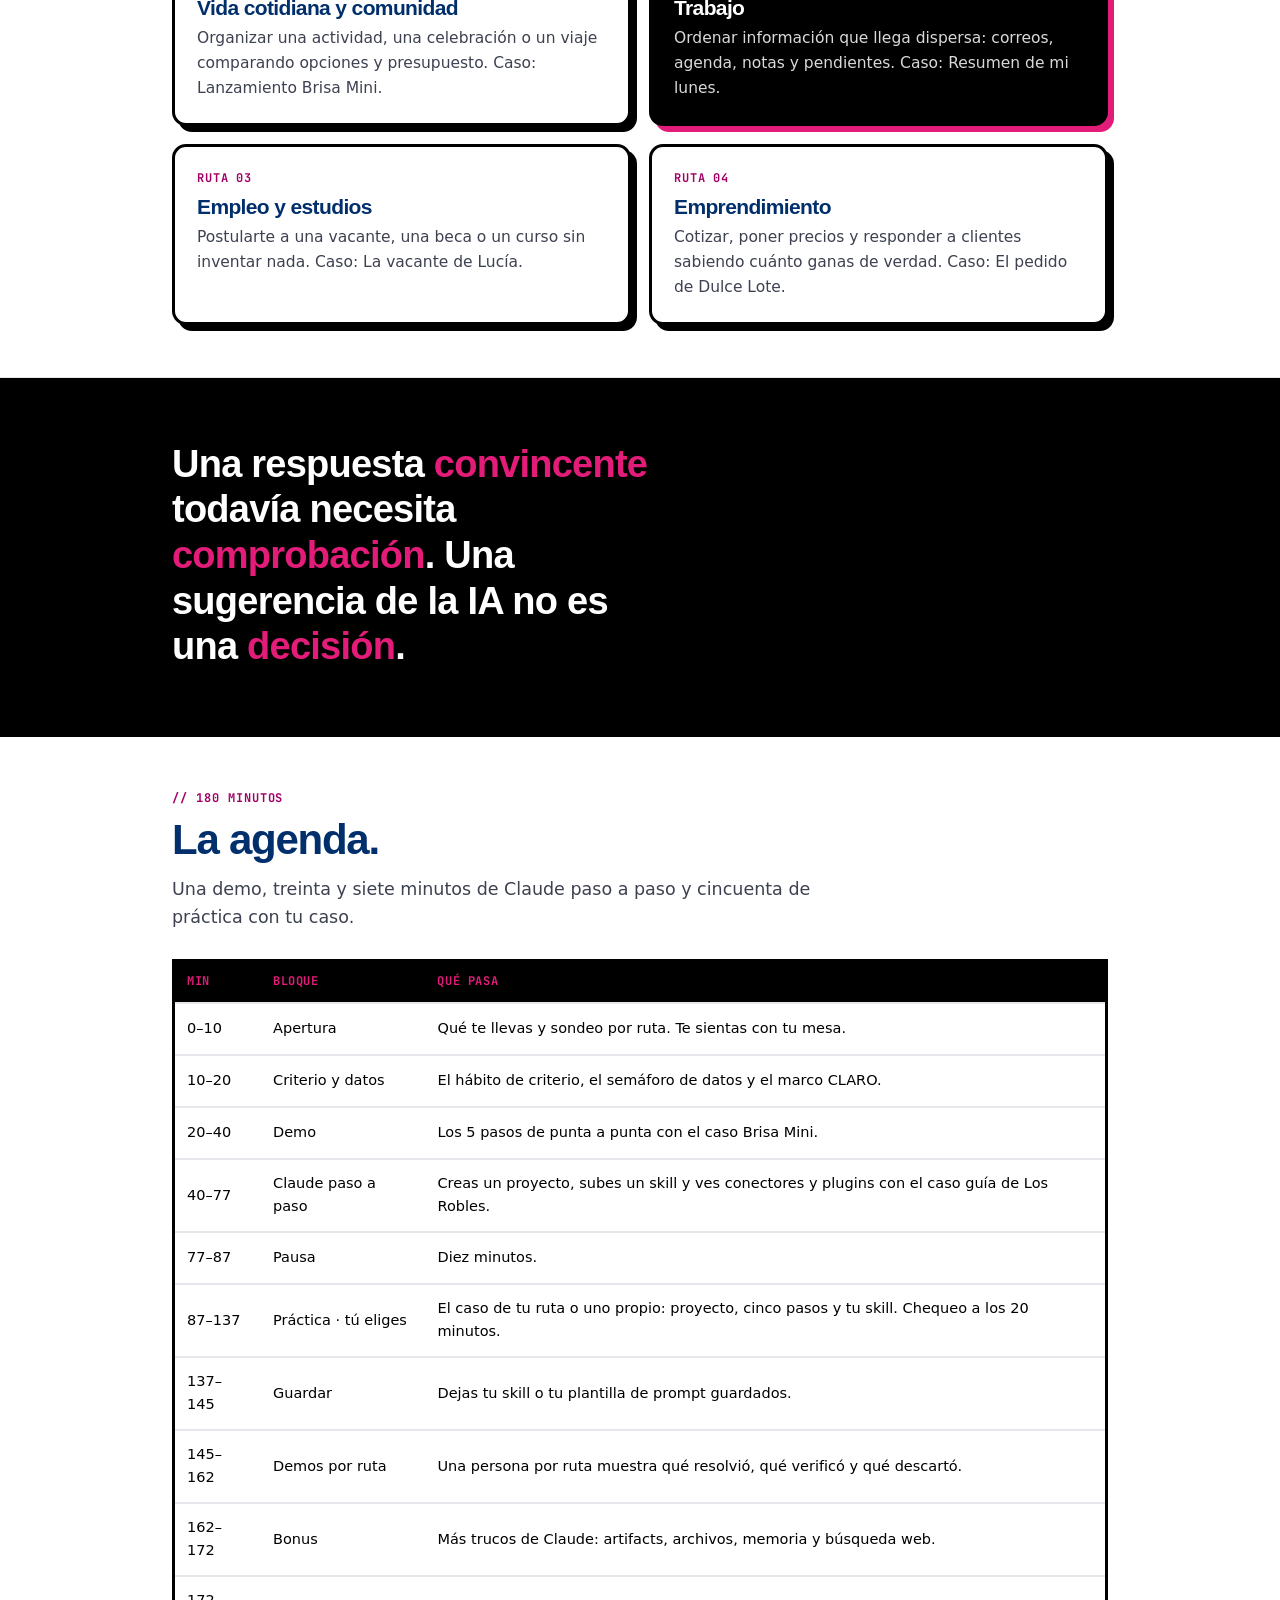
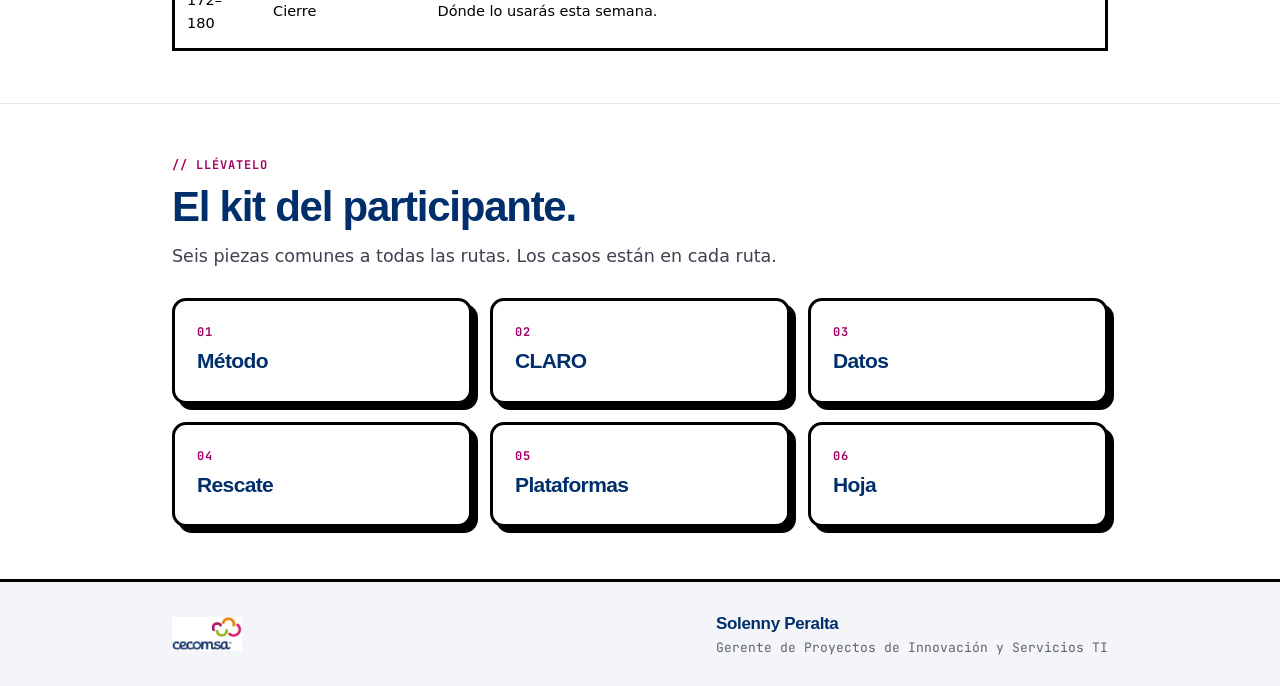
==== commit c19afc13: "Taller en Claude: guía de Claude, caso Los Robles y 28 láminas" ====
--- a/index.html
+++ b/index.html
@@ -19,19 +19,20 @@
 
 <main>
 <section class="hero azul"><div class="wrap">
-  <div class="tag">// workshop · 3 horas · 100% práctico</div>
+  <div class="tag">// workshop · 3 horas · en Claude</div>
   <h1>Tu primera tarea<br>resuelta con <span class="hl">IA</span>.</h1>
-  <p>De principio a fin. No necesitas traer una tarea ni tener empleo: eliges una ruta, resuelves un caso con respuesta conocida y después lo repites con algo tuyo.</p>
+  <p>De principio a fin. No necesitas traer una tarea ni tener empleo: ves el método completo con un caso, aprendes a montarlo en Claude y después lo repites con el caso que elijas.</p>
   <div class="meta">
     <a class="chip p" href="presentacion.html">▶ ver la presentación</a>
     <a class="chip" href="rutas/index.html">elige tu ruta →</a>
     <a class="chip" href="kit/index.html">kit del participante →</a>
+    <a class="chip" href="claude.html">guía de Claude →</a>
   </div>
   <div class="firma"><b>Solenny Peralta</b><span>Gerente de Proyectos de Innovación y Servicios TI</span></div>
 </div></section><section class="sec"><div class="wrap">
   <div class="eyebrow">// el método</div>
-  <h2>Cinco pasos, dos vueltas.</h2>
-  <p class="lead">Primero con un caso que tiene respuesta correcta. Después con el tuyo.</p>
+  <h2>Cinco pasos, siempre.</h2>
+  <p class="lead">Primero con un caso que tiene respuesta correcta. Después dentro de un proyecto de Claude, con el tuyo.</p>
 <div class="grid g3"><div class="box"><span class="n">paso 1</span><h3>Mapear</h3><p>Qué entra, qué debe salir y qué vas a revisar antes de aceptarlo.</p></div><div class="box"><span class="n">paso 2</span><h3>Pedir</h3><p>Con el marco CLARO y las fuentes pegadas en el mensaje.</p></div><div class="box"><span class="n">paso 3</span><h3>Verificar</h3><p>Contra la hoja de resultados esperados, número por número.</p></div><div class="box"><span class="n">paso 4</span><h3>Corregir</h3><p>Un pedido concreto: qué está mal y dónde. Nunca "hazlo mejor".</p></div><div class="box"><span class="n">paso 5</span><h3>Guardar</h3><p>El prompt que funcionó, como plantilla para la próxima vez.</p></div><a class="box azul" href="kit/metodo.html"><span class="n">// kit</span><h3>Ver el método completo →</h3><p>Con las frases para corregir.</p></a></div>
 </div></section><section class="sec" id="rutas"><div class="wrap">
   <div class="eyebrow">// cuatro rutas</div>
@@ -41,8 +42,8 @@
 </div></section><section class="band"><div class="wrap"><p class="quote">Una respuesta <em>convincente</em> todavía necesita <em>comprobación</em>. Una sugerencia de la IA no es una <em>decisión</em>.</p></div></section><section class="sec" id="agenda"><div class="wrap">
   <div class="eyebrow">// 180 minutos</div>
   <h2>La agenda.</h2>
-  <p class="lead">Ochenta minutos de práctica en dos vueltas de cuarenta.</p>
-<div class="scroll"><table class="tbl"><tr><th>Min</th><th>Bloque</th><th>Qué pasa</th></tr><tr><td>0–10</td><td>Apertura</td><td>Qué te llevas y sondeo por ruta. Te sientas con tu mesa.</td></tr><tr><td>10–25</td><td>Criterio y datos</td><td>El hábito de criterio, el semáforo de datos y el marco CLARO.</td></tr><tr><td>25–45</td><td>Demo 1</td><td>Los 5 pasos de punta a punta con el caso Brisa Mini. Abres el kit de tu ruta.</td></tr><tr><td>45–85</td><td>Vuelta 1 · caso semilla</td><td>Resuelves el caso ficticio de tu ruta y lo verificas contra los resultados esperados.</td></tr><tr><td>85–95</td><td>Pausa</td><td>Diez minutos.</td></tr><tr><td>95–105</td><td>Demo 2</td><td>De resultado a reutilizable: plantilla de prompt y herramienta sencilla.</td></tr><tr><td>105–145</td><td>Vuelta 2 · tú eliges</td><td>Tu caso propio, el segundo caso del kit o una herramienta. Chequeo a los 20 minutos.</td></tr><tr><td>145–155</td><td>Guardar</td><td>Dejas tu plantilla de prompt guardada.</td></tr><tr><td>155–172</td><td>Demos por ruta</td><td>Una persona por ruta muestra qué resolvió, qué verificó y qué descartó.</td></tr><tr><td>172–180</td><td>Cierre</td><td>Dónde lo usarás esta semana.</td></tr></table></div>
+  <p class="lead">Una demo, treinta y siete minutos de Claude paso a paso y cincuenta de práctica con tu caso.</p>
+<div class="scroll"><table class="tbl"><tr><th>Min</th><th>Bloque</th><th>Qué pasa</th></tr><tr><td>0–10</td><td>Apertura</td><td>Qué te llevas y sondeo por ruta. Te sientas con tu mesa.</td></tr><tr><td>10–20</td><td>Criterio y datos</td><td>El hábito de criterio, el semáforo de datos y el marco CLARO.</td></tr><tr><td>20–40</td><td>Demo</td><td>Los 5 pasos de punta a punta con el caso Brisa Mini. </td></tr><tr><td>40–77</td><td>Claude paso a paso</td><td>Creas un proyecto, subes un skill y ves conectores y plugins con el caso guía de Los Robles.</td></tr><tr><td>77–87</td><td>Pausa</td><td>Diez minutos.</td></tr><tr><td>87–137</td><td>Práctica · tú eliges</td><td>El caso de tu ruta o uno propio: proyecto, cinco pasos y tu skill. Chequeo a los 20 minutos.</td></tr><tr><td>137–145</td><td>Guardar</td><td>Dejas tu skill o tu plantilla de prompt guardados.</td></tr><tr><td>145–162</td><td>Demos por ruta</td><td>Una persona por ruta muestra qué resolvió, qué verificó y qué descartó.</td></tr><tr><td>162–172</td><td>Bonus</td><td>Más trucos de Claude: artifacts, archivos, memoria y búsqueda web.</td></tr><tr><td>172–180</td><td>Cierre</td><td>Dónde lo usarás esta semana.</td></tr></table></div>
 </div></section><section class="sec" id="kit"><div class="wrap">
   <div class="eyebrow">// llévatelo</div>
   <h2>El kit del participante.</h2>
